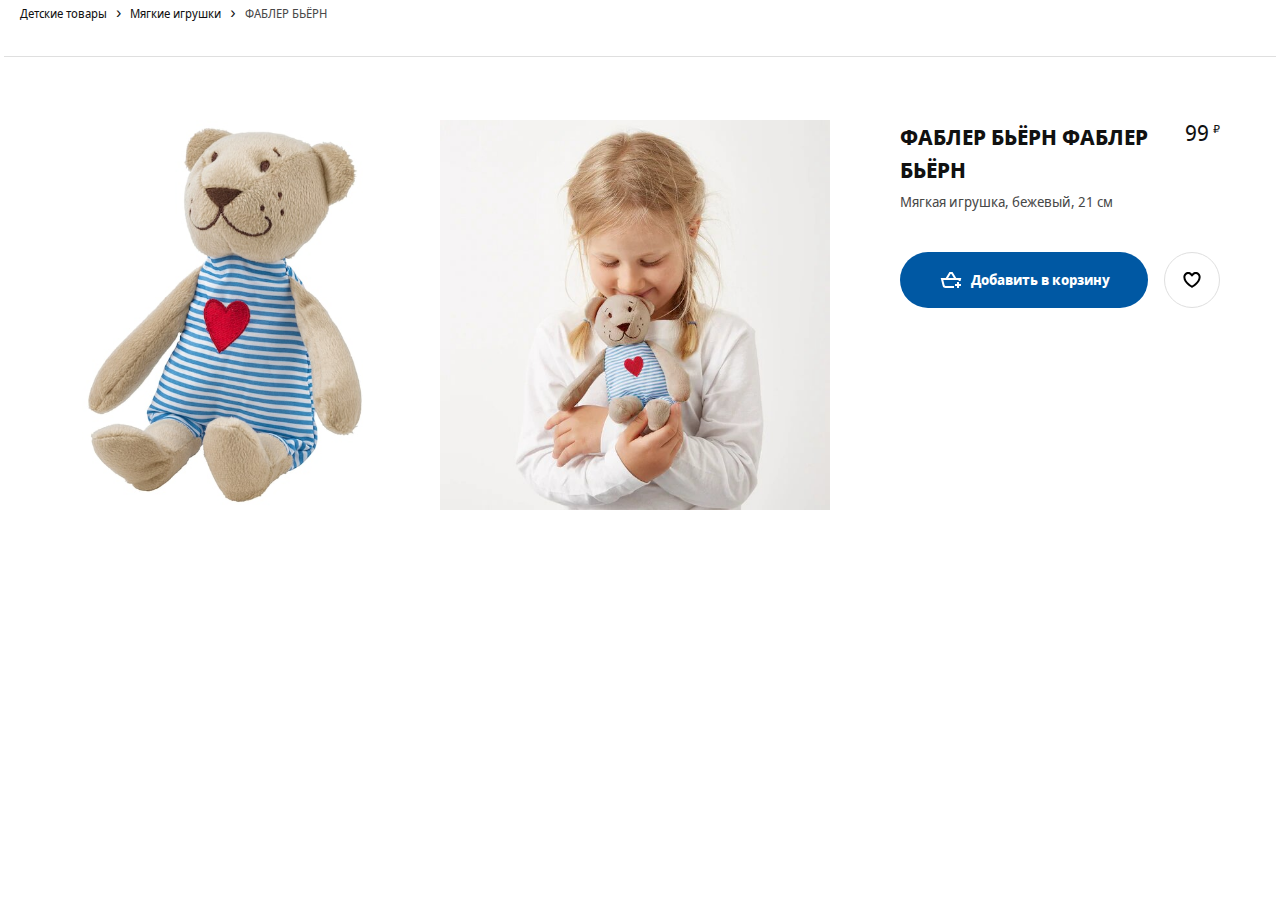
==== card.html @ 177ea851 "create base structure" ====
<!DOCTYPE html>
<html lang="en">
<head>
	<meta charset="UTF-8">
	<meta name="viewport" content="width=device-width, user-scalable=no, initial-scale=1.0, maximum-scale=1.0, minimum-scale=1.0">
	<meta http-equiv="X-UA-Compatible" content="ie=edge">
	<link rel="apple-touch-icon" sizes="180x180" href="favicon/apple-touch-icon.png">
	<link rel="icon" type="image/png" sizes="32x32" href="favicon/favicon-32x32.png">
	<link rel="icon" type="image/png" sizes="16x16" href="favicon/favicon-16x16.png">
	<link rel="mask-icon" href="favicon/safari-pinned-tab.svg" color="#0058ab">
	<meta name="msapplication-TileColor" content="#0058ab">
	<meta name="theme-color" content="#0058ab">
	<title>Детские игрушки - IKEA</title>
	<link rel="stylesheet" href="styles/styles.css">
</head>
<body>
<main>
	<div class="container">
		<div class="breadcrumb">
			<nav role="navigation" aria-label="Breadcrumb" class="breadcrumb__nav">
				<ul class="breadcrumb__list">

					<li class="breadcrumb__list-item">
						<a href="goods.html?cat=Детские товары" class="breadcrumb__link"><span>Детские товары</span></a>
					</li>

					<li class="breadcrumb__list-item">
						<a href="goods.html?cat=Мягкие игрушки" class="breadcrumb__link"><span>Мягкие игрушки</span></a>
					</li>

					<li class="breadcrumb__list-item">
						<a href="#" class="breadcrumb__link"><span>ФАБЛЕР БЬЁРН</span></a>
					</li>

				</ul>
			</nav>
		</div>

		<div class="good wrapper">
			<div class="good-images">
				<div class="good-image__item">
					<img src="image/fabler-byorn-myagkaya-igrushka-bezhevyy__0710165_PE727396_S5.jpg" alt="">
				</div>
				<div class="good-image__item">
					<img src="image/fabler-byorn-myagkaya-igrushka-bezhevyy__0876865_PE611124_S5.jpg" alt="">
				</div>
			</div>
			<div class="good-item"> <!-- not-in-stock - нет в наличии-->
				<p class="good-item__new">Новинка</p>

				<div class="good-item__section">
					<div>
						<h2 class="good-item__header">ФАБЛЕР БЬЁРН ФАБЛЕР БЬЁРН</h2>
						<p class="good-item__description">Мягкая игрушка, бежевый, 21 см</p>

					</div>
					<p class="good-item__price">
						<span class="good-item__empty">Нет в наличии</span>
						<span class="good-item__price-value">99</span>
						<span class="good-item__currency">₽</span>
					</p>

				</div>
				<div class="good-item__buttons">
					<button type="button" class="btn btn-good" data-idd="idd001">
						<svg focusable="false" viewBox="0 0 24 24" class="btn-good-svg" aria-hidden="true">
							<path fill-rule="evenodd" clip-rule="evenodd" d="M10.4372 4H10.9993H12.0003H12.9996H13.5616L13.8538 4.48014L17.2112 9.99713H21H22.2806L21.9702 11.2396L21.5303 13H19.4688L19.7194 11.9971H4.28079L5.59143 17.2397C5.70272 17.6848 6.1027 17.9971 6.56157 17.9971H15V19.9971H6.56157C5.18496 19.9971 3.98502 19.0602 3.65114 17.7247L2.02987 11.2397L1.71924 9.99713H3.00002H6.78793L10.145 4.48017L10.4372 4ZM12.4375 6L14.87 9.99713H9.12911L11.5614 6H12.0003H12.4375ZM17.9961 16V14H19.9961V16H21.9961V18H19.9961V20H17.9961V18H15.9961V16H17.9961Z"></path>
						</svg>

						<span class="btn-good__label">Добавить в корзину</span>
					</button>
					<button type="button" class="btn btn-add-wishlist" data-idd="idd001">
						<svg focusable="false" viewBox="0 0 24 24" class="btn-add-wishlist__svg" aria-hidden="true">
							<path fill-rule="evenodd" clip-rule="evenodd" d="M12.336 5.52055C14.2336 3.62376 17.3096 3.62401 19.2069 5.52129C20.2067 6.52115 20.6796 7.85005 20.6259 9.15761C20.6151 12.2138 18.4184 14.8654 16.4892 16.6366C15.4926 17.5517 14.5004 18.2923 13.7593 18.8036C13.3879 19.0598 13.0771 19.2601 12.8574 19.3973C12.7475 19.466 12.6601 19.519 12.5992 19.5555C12.5687 19.5737 12.5448 19.5879 12.5279 19.5978L12.5079 19.6094L12.502 19.6129L12.5001 19.614C12.5001 19.614 12.4989 19.6147 11.9999 18.748C11.501 19.6147 11.5005 19.6144 11.5005 19.6144L11.4979 19.6129L11.4919 19.6094L11.472 19.5978C11.4551 19.5879 11.4312 19.5737 11.4007 19.5555C11.3397 19.519 11.2524 19.466 11.1425 19.3973C10.9227 19.2601 10.612 19.0598 10.2405 18.8036C9.49947 18.2923 8.50726 17.5517 7.51063 16.6366C5.58146 14.8654 3.38477 12.2139 3.37399 9.15765C3.32024 7.85008 3.79314 6.52117 4.79301 5.52129C6.69054 3.62376 9.76704 3.62376 11.6646 5.52129L11.9993 5.856L12.3353 5.52129L12.336 5.52055ZM11.9999 18.748L11.5005 19.6144L11.9999 19.9019L12.4989 19.6147L11.9999 18.748ZM11.9999 17.573C12.1727 17.462 12.384 17.3226 12.6236 17.1573C13.3125 16.6821 14.2267 15.9988 15.1366 15.1634C17.0157 13.4381 18.6259 11.2919 18.6259 9.13506V9.11213L18.627 9.08922C18.6626 8.31221 18.3844 7.52727 17.7926 6.9355C16.6762 5.81903 14.866 5.81902 13.7495 6.9355L13.7481 6.93689L11.9965 8.68166L10.2504 6.9355C9.13387 5.81903 7.3237 5.81903 6.20722 6.9355C5.61546 7.52727 5.33724 8.31221 5.3729 9.08922L5.37395 9.11213V9.13507C5.37395 11.2919 6.98418 13.4381 8.86325 15.1634C9.77312 15.9988 10.6874 16.6821 11.3762 17.1573C11.6159 17.3226 11.8271 17.462 11.9999 17.573Z"></path>
						</svg>
					</button>
				</div>

			</div>
		</div>


	</div>
</main>
</body>
</html>
---- styles/styles.css ----
/*
* Prefixed by https://autoprefixer.github.io
* PostCSS: v7.0.29,
* Autoprefixer: v9.7.6
* Browsers: last 4 version
*/

@font-face {
	font-family: 'Noto Sans';
	src: local('Noto Sans Display Regular'), local('NotoSansDisplay-Regular'), url('../fonts/Notosansdisplayregular.woff2') format('woff2'), url('../fonts/Notosansdisplayregular.woff') format('woff');
	font-weight: 400;
	font-style: normal;
}

@font-face {
	font-family: 'Noto Sans';
	src: local('Noto Sans Display Italic'), local('NotoSansDisplay-Italic'), url('../fonts/Notosansdisplayitalic.woff2') format('woff2'), url('../fonts/Notosansdisplayitalic.woff') format('woff');
	font-weight: 400;
	font-style: italic;
}

@font-face {
	font-family: 'Noto Sans';
	src: local('Noto Sans Display Bold'), local('NotoSansDisplay-Bold'), url('../fonts/Notosansdisplaybold.woff2') format('woff2'), url('../fonts/Notosansdisplaybold.woff') format('woff');
	font-weight: 700;
	font-style: normal;
}

@font-face {
	font-family: 'Noto Sans';
	src: local('Noto Sans Display Bold Italic'), local('NotoSansDisplay-BoldItalic'), url('../fonts/Notosansdisplaybolditalic.woff2') format('woff2'), url('../fonts/Notosansdisplaybolditalic.woff') format('woff');
	font-weight: 700;
	font-style: italic;
}

html {
	-webkit-box-sizing: border-box;
	box-sizing: border-box;
}

*,
*::before,
*::after {
	-webkit-box-sizing: inherit;
	box-sizing: inherit;
}

body {
	min-width: 320px;
	margin: 0;

	background-color: #fff; /*под проект*/
	font-family: Noto Sans, Arial, sans-serif; /*в "" свой шрифт под проект*/

	font-size: 16px;
	color: #111;
	line-height: 1.5;
	-webkit-font-smoothing: subpixel-antialiased;
}

button, input {
	font: inherit;
}

button {
	cursor: pointer;
}

img {
	max-width: 100%;
	width: 100%;
	height: auto;
}

a {
	text-decoration: none;
	color: inherit;
}

ul {
	list-style: none;
	padding: 0;
	margin: 0;
}

h1, h2, h3, p {
	padding: 0;
	margin: 0;
}

/* container */

.container {
	max-width: 100rem;
	margin: 0 auto;
	padding: 0 1.25rem;
}

.visually-hidden {
	position: absolute !important;
	clip: rect(1px 1px 1px 1px);
	clip: rect(1px, 1px, 1px, 1px);
	padding: 0 !important;
	border: 0 !important;
	height: 1px !important;
	width: 1px !important;
	overflow: hidden;
}

/* при работе с float */

.clearfix::after {
	content: "";
	display: table;
	clear: both;
}

header {
	margin-bottom: 3.75rem;
}

.header {
	display: -ms-grid;
	display: grid;
	grid-gap: 1.25rem;
	-ms-grid-columns: 2fr 1.25rem 2fr 1.25rem 16fr 1.25rem 1fr 1.25rem 1fr;
	grid-template-columns: 2fr 2fr 16fr 1fr 1fr;
	-webkit-box-align: center;
	-ms-flex-align: center;
	align-items: center;
	padding: 1.75rem 0;
}

footer {
	background-color: #f5f5f5;
	margin-top: 3.75rem;
	padding: 3.75rem 0 0 0;
}

.footer {
	display: -ms-grid;
	display: grid;
	-ms-grid-columns: 1fr 1fr 1fr;
	grid-template-columns: 1fr 1fr 1fr;
}

.main-header {
	margin-bottom: 1.875rem
}

.btn {
	background-color: transparent;
	outline: transparent;
	border-radius: 50%;
	width: 40px;
	height: 40px;
	display: -webkit-box;
	display: -ms-flexbox;
	display: flex;
	-webkit-box-align: center;
	-ms-flex-align: center;
	align-items: center;
	-webkit-box-pack: center;
	-ms-flex-pack: center;
	justify-content: center;
	border: 1px solid transparent;
}

.btn:hover {
	background-color: #f5f5f5;
	color: #111;
}

.svg-icon {
	fill: currentColor;
}

.logo {
	text-align: center;
	width: 75px;
	height: 30px;

}

.search {
	position: relative;
	-webkit-box-flex: 1;
	-ms-flex-positive: 1;
	flex-grow: 1;
	height: 50px;
	margin: 0 40px;
}

.search-input {
	-webkit-appearance: none;
	-moz-appearance: none;
	appearance: none;
	background-color: #f5f5f5;
	display: block;
	appearance: none;
	width: 100%;
	height: 100%;
	padding: .5rem 3.5rem;
	margin: 0 auto;
	line-height: 1.5;
	border: 0;
	border-radius: 50em;
	outline: 0;
	-webkit-box-shadow: none;
	box-shadow: none;
	-webkit-transition: background .2s;
	-o-transition: background .2s;
	transition: background .2s;
}

.search-btn {
	position: absolute;
	top: 0.9rem;
	right: 0.9rem;
	background-image: url("data:image/svg+xml;charset=utf-8,%3Csvg width='16' height='17' fill='%23484848' xmlns='http://www.w3.org/2000/svg'%3E%3Cpath fill-rule='evenodd' clip-rule='evenodd' d='M6.5 11a4.5 4.5 0 110-9 4.5 4.5 0 010 9zm4.968-.307a6.5 6.5 0 10-1.514 1.315l3.996 3.996 1.414-1.414-3.896-3.897z'/%3E%3C/svg%3E");
	background-repeat: no-repeat;
	background-size: contain;
	width: 2.5rem;
	height: 1.5rem;
	background-position: center;
}

.offer {
	position: relative;
}

.offer-extra {
	position: absolute;
	padding: .9rem;
	color: #111;
	left: 1.25rem;
	bottom: 1.25rem;
	display: -webkit-box;
	display: -ms-flexbox;
	display: flex;
	background: #fff;
	-webkit-box-orient: vertical;
	-webkit-box-direction: normal;
	-ms-flex-direction: column;
	flex-direction: column;
	-webkit-box-align: start;
	-ms-flex-align: start;
	align-items: flex-start;
	max-width: 19rem;
	min-width: 13rem;
	font-size: .9rem;
	line-height: 1.5;
	font-weight: bold;
	word-break: break-word;
}

.offer-arrow {
	display: inline-block;
	height: 1.5rem;
	width: 1.5rem;
	vertical-align: middle;
	fill: currentColor;
	margin-top: 1.875rem;

}


.footer-header {
	line-height: 2rem;
	font-size: 1.25rem;
	padding: 0 0 1rem 0;

}

.footer-list {
	margin-bottom: .8rem;
}

.footer-list > a {
	color: #484848;
}

.footer-list > a:hover {
	color: #111;
	text-decoration: underline;
}

.catalog {
	position: fixed;
	z-index: 999;
	top: 0;
	left: -100%;
	bottom: 0;
	background-color: #fff;
	overflow-y: auto;
	overflow-x: hidden;
	-webkit-transition: left 0.2s 0s;
	-o-transition: left 0.2s 0s;
	transition: left 0.2s 0s;
	width: 20rem;
	padding: 6rem 4rem 3rem;

}

.catalog.open {
	left: 0;
}

.catalog-btn {
	position: absolute;
	top: 3rem;
	left: 3rem;
}

.catalog-list__item,
.subcatalog-list__item {
	cursor: pointer;
	color: #111;


}

.catalog-list__item a,
.subcatalog-list__item a {
	text-decoration: underline;
	display: block;
}

.catalog-list__item a {
	padding: .5rem 1.5rem .5rem 0;
}

.subcatalog-list__item a {
	padding: .5rem 0;
}

.catalog-list__item:hover a,
.subcatalog-list__item:hover a {
	text-decoration: underline;
}

.catalog-list__item.active {
	background-repeat: no-repeat;
	background-position: right 0 center;
	background-image: url('data:image/svg+xml;utf8,<svg width="24" height="24" viewBox="0 0 24 24" fill="none" xmlns="http://www.w3.org/2000/svg"><path fill-rule="evenodd" clip-rule="evenodd" d="M15.5996 11.9999L9.81456 17.7857L8.40026 16.3716L12.7714 11.9999L8.40026 7.62823L9.81457 6.21411L15.5996 11.9999Z" fill="%23959595"/></svg>');
}

.subcatalog {
	position: fixed;
	z-index: 998;
	top: 0;
	left: -100%;
	bottom: 0;
	background-color: #fff;
	overflow-y: auto;
	overflow-x: hidden;
	-webkit-transition: left, right 0.2s 0s;
	-o-transition: left, right 0.2s 0s;
	transition: left, right 0.2s 0s;
	width: 25rem;
	padding: 6rem 4rem 3rem;
	border-left: 2px solid #ccc;
}

.subcatalog.subopen {
	left: 20rem;
	display: block;
}

.overlay {
	display: block;
	position: fixed;
	z-index: 899;
	top: 0;
	bottom: 0;
	right: 0;
	left: 0;
	background-color: black;
	-webkit-transition: all .2s ease;
	-o-transition: all .2s ease;
	transition: all .2s ease;
	opacity: 0;
	pointer-events: none;
}

.overlay.active {
	opacity: 0.25;
	pointer-events: all;
}


.wrapper {
	position: relative;
	margin-top: 4rem;
}

.wrapper:before {
	content: '';
	width: calc(100% + 2rem);
	display: block;
	position: absolute;
	top: -2rem;
	z-index: 99;
	margin: 0 -1rem;
	border-bottom: 1px solid #dfdfdf;
}

.good {
	display: -ms-grid;
	display: grid;
	-ms-grid-columns: minmax(0, 1fr) 1.25rem minmax(0, 1fr) 1.25rem minmax(0, 1fr) 1.25rem minmax(0, 1fr) 1.25rem minmax(0, 1fr) 1.25rem minmax(0, 1fr) 1.25rem minmax(0, 1fr) 1.25rem minmax(0, 1fr) 1.25rem minmax(0, 1fr) 1.25rem minmax(0, 1fr) 1.25rem minmax(0, 1fr) 1.25rem minmax(0, 1fr);
	grid-template-columns: repeat(12, minmax(0, 1fr));
	grid-column-gap: 1.25rem;
	padding-top: 2rem;
}

.good-images {
	display: -webkit-box;
	display: -ms-flexbox;
	display: flex;
	-ms-flex-wrap: wrap;
	flex-wrap: wrap;
	-ms-grid-column: 1;
	grid-column-start: 1;
	-ms-grid-column-span: 8;
	grid-column-end: 9;
	-ms-flex-pack: distribute;
	justify-content: space-around;


}

.good-image__item {
	width: calc(50% - 1.25rem);
	margin-left: .625rem;
	margin-right: .625rem;
	min-height: 500px;
}


.good-item {
	-ms-grid-column: 9;
	grid-column-start: 9;
	-ms-grid-column-span: 4;
	grid-column-end: 13;
	padding: 0 2.5rem;
}

.good-item__section {
	margin-bottom: 2.5rem;
}

.good-item__new {
	display: none;
}


.good-item__empty {
	display: none;
}

.not-in-stock .good-item__empty {
	display: block;
}

.not-in-stock .btn-good {
	display: none;
}

.good-item__header {
	font-size: 1.375rem;
	line-height: 1.5;
	font-weight: 700;
	text-transform: uppercase;
	margin-bottom: .3rem;
}

.good-item__description {
	line-height: 1.5;
	letter-spacing: 0;
	font-weight: 400;
	color: #484848;
	font-size: .875rem;
}

.good-item__price {
	white-space: nowrap;
	text-align: right;
}

.good-item__section {
	display: -webkit-box;
	display: -ms-flexbox;
	display: flex;
	-webkit-box-pack: justify;
	-ms-flex-pack: justify;
	justify-content: space-between;
}

.good-item__price-value {
	line-height: 1.1875;
	font-size: 1.375rem;
}

.good-item__currency {
	line-height: .9;
	font-size: .6875rem;
	vertical-align: text-top;
}

.not-in-stock .good-item__price-value,
.not-in-stock .good-item__currency {
	display: none;
}

.good-item__buttons {
	display: -webkit-box;
	display: -ms-flexbox;
	display: flex;
	-webkit-box-pack: justify;
	-ms-flex-pack: justify;
	justify-content: space-between;
	-webkit-box-align: center;
	-ms-flex-align: center;
	align-items: center;
	width: 100%;
}

.btn-good {
	margin-right: 1rem;
	-webkit-box-flex: 1;
	-ms-flex-positive: 1;
	flex-grow: 1;
	-ms-flex-negative: 1;
	flex-shrink: 1;
	position: relative;
	background: #0058a3;
	color: #fff;
	border-radius: 52px;
	padding: 0 2rem;
	display: -webkit-box;
	display: -ms-flexbox;
	display: flex;
	height: 3.5rem;
	-webkit-box-align: center;
	-ms-flex-align: center;
	align-items: center;
}

.btn-good-svg {
	margin-right: .5rem;
	vertical-align: top;
	-ms-flex-negative: 0;
	flex-shrink: 0;
	display: inline-block;
	height: 1.5rem;
	width: 1.5rem;
	fill: #fff;
}

.btn-good:hover {
	color: #0058a3;
}

.btn-good:hover .btn-good-svg {
	fill: #0058a3;
}

.btn-good__label {
	text-align: center;
	border: 0;
	font-weight: 700;
	font-size: .875rem;
	line-height: 1.42857;
}

.btn-add-wishlist {
	background: rgba(0, 0, 0, 0);
	color: #111;
	border-radius: 40px;
	padding: 0 .9375rem;
	border: 1px solid #dfdfdf;
	height: 3.5rem;
	width: 3.5rem;
	margin-left: auto;
}

.btn-add-wishlist__svg {
	height: 1.5rem;
	width: 1.5rem;

}

.btn-add-wishlist:hover .btn-add-wishlist__svg {
	fill: red;
}

.btn-add-wishlist.contains-wishlist .btn-add-wishlist__svg {
	fill: red;

}

.btn-add-wishlist:hover.contains-wishlist .btn-add-wishlist__svg {
	fill: black;
}


.goods-list {
	display: -ms-grid;
	display: grid;
	grid-template-columns: repeat(4, 1fr);
}

.goods-list__item {
	margin-bottom: 2rem;
}


.goods-item {
	position: relative;
	display: -webkit-box;
	display: -ms-flexbox;
	display: flex;
	-webkit-box-orient: vertical;
	-webkit-box-direction: normal;
	-ms-flex-direction: column;
	flex-direction: column;
	-webkit-box-pack: justify;
	-ms-flex-pack: justify;
	justify-content: space-between;
	height: 100%;
}

.goods-item__img {
	height: 380px;
	display: table-cell;
	vertical-align: middle
}


.btn-add-card {
	position: absolute;
	opacity: 0;
	-webkit-transition: opacity 0.2s 0s;
	-o-transition: opacity 0.2s 0s;
	transition: opacity 0.2s 0s;
	right: 1rem;
	bottom: 0.5rem;
	background-color: rgb(0, 88, 163);
	border: 1px solid rgb(0, 88, 163);
	background-repeat: no-repeat;
	background-position: center;
	background-image: url("data:image/svg+xml;utf8,<svg width='24' height='24' xmlns='http://www.w3.org/2000/svg' viewBox='0 0 24 24'><path fill-rule='evenodd' clip-rule='evenodd' d='M10.4372 4H10.9993H12.0003H12.9996H13.5616L13.8538 4.48014L17.2112 9.99713H21H22.2806L21.9702 11.2396L21.5303 13H19.4688L19.7194 11.9971H4.28079L5.59143 17.2397C5.70272 17.6848 6.1027 17.9971 6.56157 17.9971H15V19.9971H6.56157C5.18496 19.9971 3.98502 19.0602 3.65114 17.7247L2.02987 11.2397L1.71924 9.99713H3.00002H6.78793L10.145 4.48017L10.4372 4ZM12.4375 6L14.87 9.99713H9.12911L11.5614 6H12.0003H12.4375ZM17.9961 16V14H19.9961V16H21.9961V18H19.9961V20H17.9961V18H15.9961V16H17.9961Z' fill='white' /></svg>");
}

.btn-add-card:hover {
	background-color: rgb(255, 255, 255);
	background-image: url("data:image/svg+xml;utf8,<svg width='24' height='24' xmlns='http://www.w3.org/2000/svg' viewBox='0 0 24 24'><path fill-rule='evenodd' clip-rule='evenodd' d='M10.4372 4H10.9993H12.0003H12.9996H13.5616L13.8538 4.48014L17.2112 9.99713H21H22.2806L21.9702 11.2396L21.5303 13H19.4688L19.7194 11.9971H4.28079L5.59143 17.2397C5.70272 17.6848 6.1027 17.9971 6.56157 17.9971H15V19.9971H6.56157C5.18496 19.9971 3.98502 19.0602 3.65114 17.7247L2.02987 11.2397L1.71924 9.99713H3.00002H6.78793L10.145 4.48017L10.4372 4ZM12.4375 6L14.87 9.99713H9.12911L11.5614 6H12.0003H12.4375ZM17.9961 16V14H19.9961V16H21.9961V18H19.9961V20H17.9961V18H15.9961V16H17.9961Z' fill='rgb(0, 88, 163)' /></svg>");

}

.goods-item:hover .btn-add-card {
	opacity: 1;
}

.goods-item__header {
	margin-top: auto;
	margin-bottom: 1rem;
}

.goods-item__new {
	line-height: 1.42857;
	color: #ca5008;
	font-weight: 700;
	font-size: 0.8rem;
}

.goods-item__link {
	display: block;
	height: 100%;
}

.goods-item__description {
	margin-bottom: 1rem;
	font-size: .875rem;
	line-height: 1.42857;
}

.goods-item__price {
	min-height: calc(40px + 0.5rem);
	padding-bottom: 0.5rem;
	font-weight: 700;
}

.goods-item__price-value {
	font-size: 1.375rem;
}

.goods-item__currency {
	line-height: .9;
	font-size: .6875rem;
	vertical-align: text-top;
}


.breadcrumb__list-item {
	display: inline;
}

.breadcrumb__list-item:after {
	content: "\0203A";
	display: inline;
	margin: 0 .3125rem;
	font-size: 1rem;
	line-height: 1.125;
}

.breadcrumb__list-item:last-child:after {
	content: "";
}

.breadcrumb__link {
	font-size: .75rem;
	line-height: 1.5;
	font-weight: 400;
	vertical-align: middle;
}

.breadcrumb__list-item:last-child .breadcrumb__link {
	color: #484848;
	pointer-events: none;
	cursor: auto;
}

.cart-wrapper {
	max-width: 768px;
}

.cart-header {
	text-align: center;
}

.product {
	display: -ms-grid;
	display: grid;
	-ms-grid-columns: 152px 4fr 6fr;
	grid-template-columns: 152px 4fr 6fr;
	-ms-grid-rows: auto;
	grid-template-rows: auto;
	font-size: .81rem;
	line-height: 1.385;
}

.product > *:nth-child(1) {
	-ms-grid-row: 1;
	-ms-grid-column: 1;
}

.product > *:nth-child(2) {
	-ms-grid-row: 1;
	-ms-grid-column: 2;
}

.product > *:nth-child(3) {
	-ms-grid-row: 1;
	-ms-grid-column: 3;
}

.product__image-container {
	-ms-grid-column: 1;
	grid-column: 1;
	-ms-grid-row: 1;
	-ms-grid-row-span: 2;
	grid-row: 1/3;
	padding-right: 1rem;
}

.product__description {
	-ms-grid-column: 2;
	grid-column: 2;
	-ms-grid-row: 1;
	grid-row: 1;
}

.product__name {
	font-size: 1.2rem;
	margin-bottom: .5rem;
	font-weight: 700;
	text-transform: uppercase;
	word-break: break-word;
}

.product__prices {
	-ms-grid-column: 3;
	grid-column: 3;
	-ms-grid-row: 1;
	grid-row: 1;
	text-align: right;
	padding-top: 0;
}

.product__controls {
	-ms-grid-column: 3;
	grid-column: 3;
	-ms-grid-row: 2;
	grid-row: 2;
	margin-top: .5rem;
	display: -webkit-box;
	display: -ms-flexbox;
	display: flex;
	-webkit-box-pack: end;
	-ms-flex-pack: end;
	justify-content: flex-end;
}

.btn-remove {
	color: #444;
	border-color: #666;
	border-radius: unset;
}

.product__total {
	font-weight: 700;
	font-size: 1.06rem;
	line-height: 1.2;
}

.product-controls__remove {
	width: 12.5%;
}

.product-controls__quantity {
	width: 25%;
	margin-left: .5rem;
}

.cart-header {
	margin-bottom: 3rem;
}

.cart-item {
	margin-bottom: 2rem;
}

.cart-total {
	display: -webkit-box;
	display: -ms-flexbox;
	display: flex;
	-webkit-box-pack: justify;
	-ms-flex-pack: justify;
	justify-content: space-between;
	padding: .35rem 0;
	font-weight: 700;
	font-size: 14px;
	text-align: initial;
	border: dashed #cacaca;
	border-width: 1px 0;
}

.cart-checkout {
	color: #ffffff;
	padding: 12px 62px;
	background-color: #3a6e9f;
	border: none;
	display: block;
	margin: 1rem auto;
}

.cart-form {
	margin: 1rem 0;
	text-align: center;
}

.cart-form label {
	display: block;
	margin: 1rem;
}

select {
	width: 100%;
	max-width: 352px;
	height: 40px;
	margin: 0;
	padding: 0 10px;
	border: 1px solid #666;
	border-radius: 2px;
	background: #fff url(../image/chevron-down-thin-24.1667eab2.svg) no-repeat right 8px center/1.5rem;
	-webkit-appearance: none;
	-moz-appearance: none;
	appearance: none;
	font-size: 1rem;
	line-height: 1.15;
	font-family: inherit;
	text-transform: none;
}

@media (max-width: 1200px) {
	.goods-list {
		grid-template-columns: repeat(3, 1fr);
	}
}

@media (max-width: 768px) {
	.goods-list {
		grid-template-columns: repeat(2, 1fr);
	}

	.header {
		-ms-grid-columns: 1fr 1.25rem 2fr 1.25rem 1fr 1.25rem 1fr;
		grid-template-columns: 1fr 2fr 1fr 1fr;
		-ms-grid-rows: auto 1.25rem auto 1.25rem auto;
		grid-template-areas: "burger logo wishlist cart" "main main . sidebar" "footer footer footer footer";
	}

	.btn-burger {
		grid-area: burger;
	}

	.logo {
		grid-area: logo;
	}

	.btn-wishlist {
		grid-area: wishlist;
	}

	.btn-cart {
		grid-area: cart;
	}

	.search {
		grid-area: search;
		-ms-grid-row: 2;
		grid-row: 2;
		-ms-grid-column-span: 5;
		grid-column-end: 6;
		-ms-grid-column: 1;
		grid-column-start: 1;
		margin: 0;
	}

	.footer {
		-ms-grid-rows: auto;
		grid-template-rows: auto;
		-webkit-box-pack: center;
		-ms-flex-pack: center;
		justify-content: center;
		grid-template-areas: "catalog" "about" "connection";
		-ms-grid-columns: 300px;
		grid-template-columns: 300px

	}

	.footer-catalog {
		grid-area: catalog;
		margin-bottom: 50px;
	}

	.footer-about {
		grid-area: about;
		margin-bottom: 50px;
	}

	.footer-connection {
		grid-area: connection;
		margin-bottom: 50px;
	}

	.catalog {
		width: 50%;
	}

	.subcatalog {
		width: 50%;
		left: auto;
		right: -100%;
	}

	.subcatalog.subopen {
		right: 0;
		left: auto;
	}
}

@media (max-width: 768px) {

	.footer-catalog {
		-ms-grid-row: 1;
		-ms-grid-column: 1

	}

	.footer-about {
		-ms-grid-row: 2;
		-ms-grid-column: 1

	}

	.footer-connection {
		-ms-grid-row: 3;
		-ms-grid-column: 1

	}
}

@media (max-width: 768px) {

	.btn-burger {
		-ms-grid-row: 1;
		-ms-grid-column: 1;
	}

	.logo {
		-ms-grid-row: 1;
		-ms-grid-column: 3;
	}

	.btn-wishlist {
		-ms-grid-row: 1;
		-ms-grid-column: 5;
	}

	.btn-cart {
		-ms-grid-row: 1;
		-ms-grid-column: 7;
	}
}

@media (max-width: 576px) {
	.goods-list {
		-ms-grid-columns: 1fr;
		grid-template-columns: 1fr;
	}

	.catalog {
		width: 100%;
	}

	.subcatalog {
		z-index: 999;
		width: 100%;
	}

	.subcatalog.subopen {
		right: 0;
	}
}
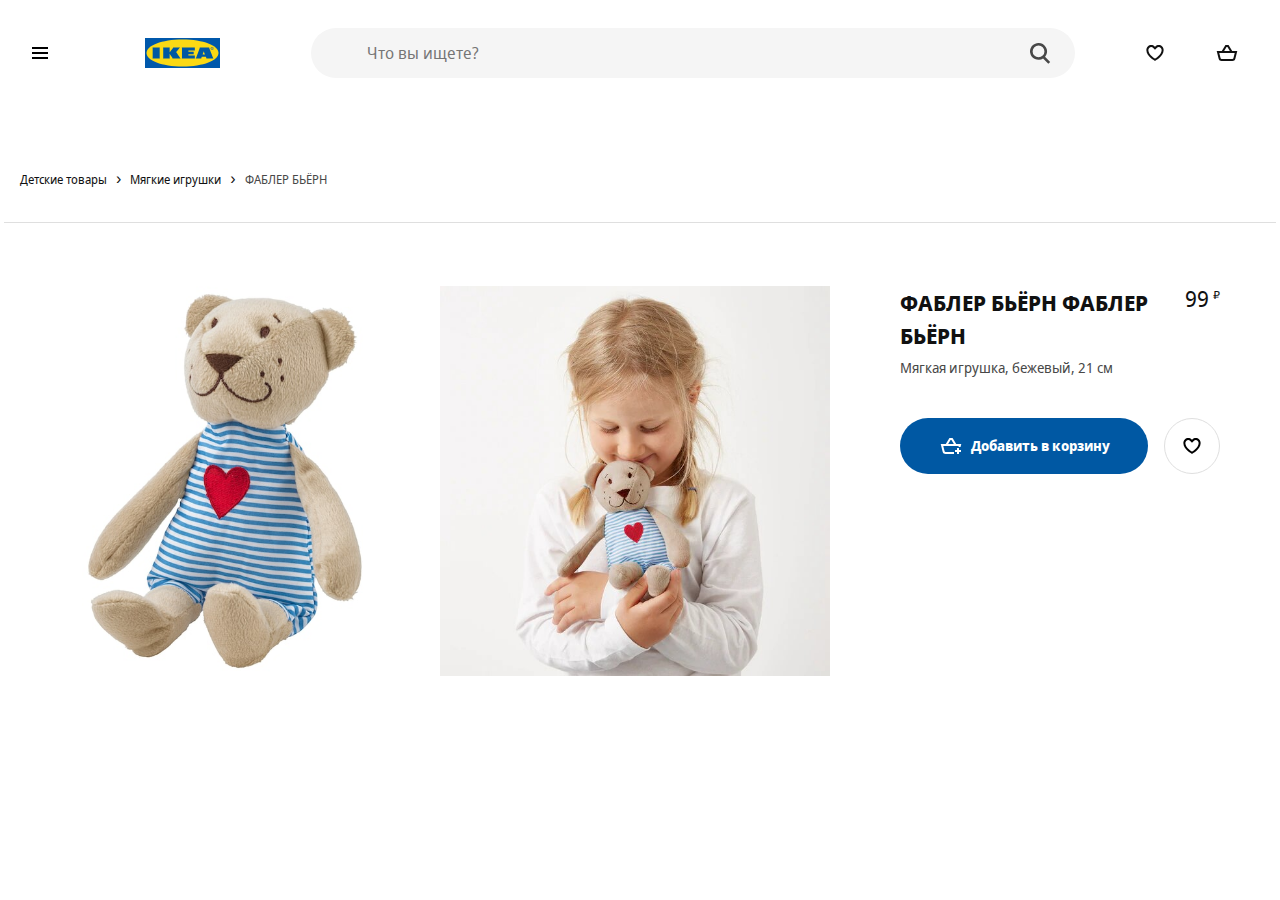
==== commit 4b74a543: "add generate header" ====
--- a/card.html
+++ b/card.html
@@ -1,8 +1,10 @@
 <!DOCTYPE html>
 <html lang="en">
+
 <head>
 	<meta charset="UTF-8">
-	<meta name="viewport" content="width=device-width, user-scalable=no, initial-scale=1.0, maximum-scale=1.0, minimum-scale=1.0">
+	<meta name="viewport"
+		content="width=device-width, user-scalable=no, initial-scale=1.0, maximum-scale=1.0, minimum-scale=1.0">
 	<meta http-equiv="X-UA-Compatible" content="ie=edge">
 	<link rel="apple-touch-icon" sizes="180x180" href="favicon/apple-touch-icon.png">
 	<link rel="icon" type="image/png" sizes="32x32" href="favicon/favicon-32x32.png">
@@ -12,75 +14,86 @@
 	<meta name="theme-color" content="#0058ab">
 	<title>Детские игрушки - IKEA</title>
 	<link rel="stylesheet" href="styles/styles.css">
+	<script src="script/generateHeader.js" defer></script>
+	<script src="script/index.js" defer></script>
 </head>
+
 <body>
-<main>
-	<div class="container">
-		<div class="breadcrumb">
-			<nav role="navigation" aria-label="Breadcrumb" class="breadcrumb__nav">
-				<ul class="breadcrumb__list">
+	<main>
+		<div class="container">
+			<div class="breadcrumb">
+				<nav role="navigation" aria-label="Breadcrumb" class="breadcrumb__nav">
+					<ul class="breadcrumb__list">
 
-					<li class="breadcrumb__list-item">
-						<a href="goods.html?cat=Детские товары" class="breadcrumb__link"><span>Детские товары</span></a>
-					</li>
+						<li class="breadcrumb__list-item">
+							<a href="goods.html?cat=Детские товары" class="breadcrumb__link"><span>Детские
+									товары</span></a>
+						</li>
 
-					<li class="breadcrumb__list-item">
-						<a href="goods.html?cat=Мягкие игрушки" class="breadcrumb__link"><span>Мягкие игрушки</span></a>
-					</li>
+						<li class="breadcrumb__list-item">
+							<a href="goods.html?cat=Мягкие игрушки" class="breadcrumb__link"><span>Мягкие
+									игрушки</span></a>
+						</li>
 
-					<li class="breadcrumb__list-item">
-						<a href="#" class="breadcrumb__link"><span>ФАБЛЕР БЬЁРН</span></a>
-					</li>
+						<li class="breadcrumb__list-item">
+							<a href="#" class="breadcrumb__link"><span>ФАБЛЕР БЬЁРН</span></a>
+						</li>
 
-				</ul>
-			</nav>
-		</div>
+					</ul>
+				</nav>
+			</div>
 
-		<div class="good wrapper">
-			<div class="good-images">
-				<div class="good-image__item">
-					<img src="image/fabler-byorn-myagkaya-igrushka-bezhevyy__0710165_PE727396_S5.jpg" alt="">
+			<div class="good wrapper">
+				<div class="good-images">
+					<div class="good-image__item">
+						<img src="image/fabler-byorn-myagkaya-igrushka-bezhevyy__0710165_PE727396_S5.jpg" alt="">
+					</div>
+					<div class="good-image__item">
+						<img src="image/fabler-byorn-myagkaya-igrushka-bezhevyy__0876865_PE611124_S5.jpg" alt="">
+					</div>
 				</div>
-				<div class="good-image__item">
-					<img src="image/fabler-byorn-myagkaya-igrushka-bezhevyy__0876865_PE611124_S5.jpg" alt="">
+				<div class="good-item">
+					<!-- not-in-stock - нет в наличии-->
+					<p class="good-item__new">Новинка</p>
+
+					<div class="good-item__section">
+						<div>
+							<h2 class="good-item__header">ФАБЛЕР БЬЁРН ФАБЛЕР БЬЁРН</h2>
+							<p class="good-item__description">Мягкая игрушка, бежевый, 21 см</p>
+
+						</div>
+						<p class="good-item__price">
+							<span class="good-item__empty">Нет в наличии</span>
+							<span class="good-item__price-value">99</span>
+							<span class="good-item__currency">₽</span>
+						</p>
+
+					</div>
+					<div class="good-item__buttons">
+						<button type="button" class="btn btn-good" data-idd="idd001">
+							<svg focusable="false" viewBox="0 0 24 24" class="btn-good-svg" aria-hidden="true">
+								<path fill-rule="evenodd" clip-rule="evenodd"
+									d="M10.4372 4H10.9993H12.0003H12.9996H13.5616L13.8538 4.48014L17.2112 9.99713H21H22.2806L21.9702 11.2396L21.5303 13H19.4688L19.7194 11.9971H4.28079L5.59143 17.2397C5.70272 17.6848 6.1027 17.9971 6.56157 17.9971H15V19.9971H6.56157C5.18496 19.9971 3.98502 19.0602 3.65114 17.7247L2.02987 11.2397L1.71924 9.99713H3.00002H6.78793L10.145 4.48017L10.4372 4ZM12.4375 6L14.87 9.99713H9.12911L11.5614 6H12.0003H12.4375ZM17.9961 16V14H19.9961V16H21.9961V18H19.9961V20H17.9961V18H15.9961V16H17.9961Z">
+								</path>
+							</svg>
+
+							<span class="btn-good__label">Добавить в корзину</span>
+						</button>
+						<button type="button" class="btn btn-add-wishlist" data-idd="idd001">
+							<svg focusable="false" viewBox="0 0 24 24" class="btn-add-wishlist__svg" aria-hidden="true">
+								<path fill-rule="evenodd" clip-rule="evenodd"
+									d="M12.336 5.52055C14.2336 3.62376 17.3096 3.62401 19.2069 5.52129C20.2067 6.52115 20.6796 7.85005 20.6259 9.15761C20.6151 12.2138 18.4184 14.8654 16.4892 16.6366C15.4926 17.5517 14.5004 18.2923 13.7593 18.8036C13.3879 19.0598 13.0771 19.2601 12.8574 19.3973C12.7475 19.466 12.6601 19.519 12.5992 19.5555C12.5687 19.5737 12.5448 19.5879 12.5279 19.5978L12.5079 19.6094L12.502 19.6129L12.5001 19.614C12.5001 19.614 12.4989 19.6147 11.9999 18.748C11.501 19.6147 11.5005 19.6144 11.5005 19.6144L11.4979 19.6129L11.4919 19.6094L11.472 19.5978C11.4551 19.5879 11.4312 19.5737 11.4007 19.5555C11.3397 19.519 11.2524 19.466 11.1425 19.3973C10.9227 19.2601 10.612 19.0598 10.2405 18.8036C9.49947 18.2923 8.50726 17.5517 7.51063 16.6366C5.58146 14.8654 3.38477 12.2139 3.37399 9.15765C3.32024 7.85008 3.79314 6.52117 4.79301 5.52129C6.69054 3.62376 9.76704 3.62376 11.6646 5.52129L11.9993 5.856L12.3353 5.52129L12.336 5.52055ZM11.9999 18.748L11.5005 19.6144L11.9999 19.9019L12.4989 19.6147L11.9999 18.748ZM11.9999 17.573C12.1727 17.462 12.384 17.3226 12.6236 17.1573C13.3125 16.6821 14.2267 15.9988 15.1366 15.1634C17.0157 13.4381 18.6259 11.2919 18.6259 9.13506V9.11213L18.627 9.08922C18.6626 8.31221 18.3844 7.52727 17.7926 6.9355C16.6762 5.81903 14.866 5.81902 13.7495 6.9355L13.7481 6.93689L11.9965 8.68166L10.2504 6.9355C9.13387 5.81903 7.3237 5.81903 6.20722 6.9355C5.61546 7.52727 5.33724 8.31221 5.3729 9.08922L5.37395 9.11213V9.13507C5.37395 11.2919 6.98418 13.4381 8.86325 15.1634C9.77312 15.9988 10.6874 16.6821 11.3762 17.1573C11.6159 17.3226 11.8271 17.462 11.9999 17.573Z">
+								</path>
+							</svg>
+						</button>
+					</div>
+
 				</div>
 			</div>
-			<div class="good-item"> <!-- not-in-stock - нет в наличии-->
-				<p class="good-item__new">Новинка</p>
-
-				<div class="good-item__section">
-					<div>
-						<h2 class="good-item__header">ФАБЛЕР БЬЁРН ФАБЛЕР БЬЁРН</h2>
-						<p class="good-item__description">Мягкая игрушка, бежевый, 21 см</p>
-
-					</div>
-					<p class="good-item__price">
-						<span class="good-item__empty">Нет в наличии</span>
-						<span class="good-item__price-value">99</span>
-						<span class="good-item__currency">₽</span>
-					</p>
-
-				</div>
-				<div class="good-item__buttons">
-					<button type="button" class="btn btn-good" data-idd="idd001">
-						<svg focusable="false" viewBox="0 0 24 24" class="btn-good-svg" aria-hidden="true">
-							<path fill-rule="evenodd" clip-rule="evenodd" d="M10.4372 4H10.9993H12.0003H12.9996H13.5616L13.8538 4.48014L17.2112 9.99713H21H22.2806L21.9702 11.2396L21.5303 13H19.4688L19.7194 11.9971H4.28079L5.59143 17.2397C5.70272 17.6848 6.1027 17.9971 6.56157 17.9971H15V19.9971H6.56157C5.18496 19.9971 3.98502 19.0602 3.65114 17.7247L2.02987 11.2397L1.71924 9.99713H3.00002H6.78793L10.145 4.48017L10.4372 4ZM12.4375 6L14.87 9.99713H9.12911L11.5614 6H12.0003H12.4375ZM17.9961 16V14H19.9961V16H21.9961V18H19.9961V20H17.9961V18H15.9961V16H17.9961Z"></path>
-						</svg>
-
-						<span class="btn-good__label">Добавить в корзину</span>
-					</button>
-					<button type="button" class="btn btn-add-wishlist" data-idd="idd001">
-						<svg focusable="false" viewBox="0 0 24 24" class="btn-add-wishlist__svg" aria-hidden="true">
-							<path fill-rule="evenodd" clip-rule="evenodd" d="M12.336 5.52055C14.2336 3.62376 17.3096 3.62401 19.2069 5.52129C20.2067 6.52115 20.6796 7.85005 20.6259 9.15761C20.6151 12.2138 18.4184 14.8654 16.4892 16.6366C15.4926 17.5517 14.5004 18.2923 13.7593 18.8036C13.3879 19.0598 13.0771 19.2601 12.8574 19.3973C12.7475 19.466 12.6601 19.519 12.5992 19.5555C12.5687 19.5737 12.5448 19.5879 12.5279 19.5978L12.5079 19.6094L12.502 19.6129L12.5001 19.614C12.5001 19.614 12.4989 19.6147 11.9999 18.748C11.501 19.6147 11.5005 19.6144 11.5005 19.6144L11.4979 19.6129L11.4919 19.6094L11.472 19.5978C11.4551 19.5879 11.4312 19.5737 11.4007 19.5555C11.3397 19.519 11.2524 19.466 11.1425 19.3973C10.9227 19.2601 10.612 19.0598 10.2405 18.8036C9.49947 18.2923 8.50726 17.5517 7.51063 16.6366C5.58146 14.8654 3.38477 12.2139 3.37399 9.15765C3.32024 7.85008 3.79314 6.52117 4.79301 5.52129C6.69054 3.62376 9.76704 3.62376 11.6646 5.52129L11.9993 5.856L12.3353 5.52129L12.336 5.52055ZM11.9999 18.748L11.5005 19.6144L11.9999 19.9019L12.4989 19.6147L11.9999 18.748ZM11.9999 17.573C12.1727 17.462 12.384 17.3226 12.6236 17.1573C13.3125 16.6821 14.2267 15.9988 15.1366 15.1634C17.0157 13.4381 18.6259 11.2919 18.6259 9.13506V9.11213L18.627 9.08922C18.6626 8.31221 18.3844 7.52727 17.7926 6.9355C16.6762 5.81903 14.866 5.81902 13.7495 6.9355L13.7481 6.93689L11.9965 8.68166L10.2504 6.9355C9.13387 5.81903 7.3237 5.81903 6.20722 6.9355C5.61546 7.52727 5.33724 8.31221 5.3729 9.08922L5.37395 9.11213V9.13507C5.37395 11.2919 6.98418 13.4381 8.86325 15.1634C9.77312 15.9988 10.6874 16.6821 11.3762 17.1573C11.6159 17.3226 11.8271 17.462 11.9999 17.573Z"></path>
-						</svg>
-					</button>
-				</div>
-
-			</div>
-		</div>
 
 
-	</div>
-</main>
+		</div>
+	</main>
 </body>
+
 </html>--- a/styles/styles.css
+++ b/styles/styles.css
@@ -49,8 +49,10 @@
 	min-width: 320px;
 	margin: 0;
 
-	background-color: #fff; /*под проект*/
-	font-family: Noto Sans, Arial, sans-serif; /*в "" свой шрифт под проект*/
+	background-color: #fff;
+	/*под проект*/
+	font-family: Noto Sans, Arial, sans-serif;
+	/*в "" свой шрифт под проект*/
 
 	font-size: 16px;
 	color: #111;
@@ -58,7 +60,8 @@
 	-webkit-font-smoothing: subpixel-antialiased;
 }
 
-button, input {
+button,
+input {
 	font: inherit;
 }
 
@@ -83,7 +86,10 @@
 	margin: 0;
 }
 
-h1, h2, h3, p {
+h1,
+h2,
+h3,
+p {
 	padding: 0;
 	margin: 0;
 }
@@ -276,11 +282,11 @@
 	margin-bottom: .8rem;
 }
 
-.footer-list > a {
+.footer-list>a {
 	color: #484848;
 }
 
-.footer-list > a:hover {
+.footer-list>a:hover {
 	color: #111;
 	text-decoration: underline;
 }
@@ -751,17 +757,17 @@
 	line-height: 1.385;
 }
 
-.product > *:nth-child(1) {
+.product>*:nth-child(1) {
 	-ms-grid-row: 1;
 	-ms-grid-column: 1;
 }
 
-.product > *:nth-child(2) {
+.product>*:nth-child(2) {
 	-ms-grid-row: 1;
 	-ms-grid-column: 2;
 }
 
-.product > *:nth-child(3) {
+.product>*:nth-child(3) {
 	-ms-grid-row: 1;
 	-ms-grid-column: 3;
 }
@@ -906,10 +912,10 @@
 	}
 
 	.header {
-		-ms-grid-columns: 1fr 1.25rem 2fr 1.25rem 1fr 1.25rem 1fr;
-		grid-template-columns: 1fr 2fr 1fr 1fr;
+		-ms-grid-columns: 1fr 1.25rem 4fr 1.25rem 1fr 1.25rem 1fr;
+		grid-template-columns: 1fr 4fr 1fr 1fr;
 		-ms-grid-rows: auto 1.25rem auto 1.25rem auto;
-		grid-template-areas: "burger logo wishlist cart" "main main . sidebar" "footer footer footer footer";
+		grid-template-areas: "burger logo wishlist cart""main main . sidebar""footer footer footer footer";
 	}
 
 	.btn-burger {
@@ -945,10 +951,9 @@
 		-webkit-box-pack: center;
 		-ms-flex-pack: center;
 		justify-content: center;
-		grid-template-areas: "catalog" "about" "connection";
+		grid-template-areas: "catalog""about""connection";
 		-ms-grid-columns: 300px;
 		grid-template-columns: 300px
-
 	}
 
 	.footer-catalog {
@@ -987,19 +992,16 @@
 	.footer-catalog {
 		-ms-grid-row: 1;
 		-ms-grid-column: 1
-
 	}
 
 	.footer-about {
 		-ms-grid-row: 2;
 		-ms-grid-column: 1
-
 	}
 
 	.footer-connection {
 		-ms-grid-row: 3;
 		-ms-grid-column: 1
-
 	}
 }
 
@@ -1044,4 +1046,4 @@
 	.subcatalog.subopen {
 		right: 0;
 	}
-}
+}